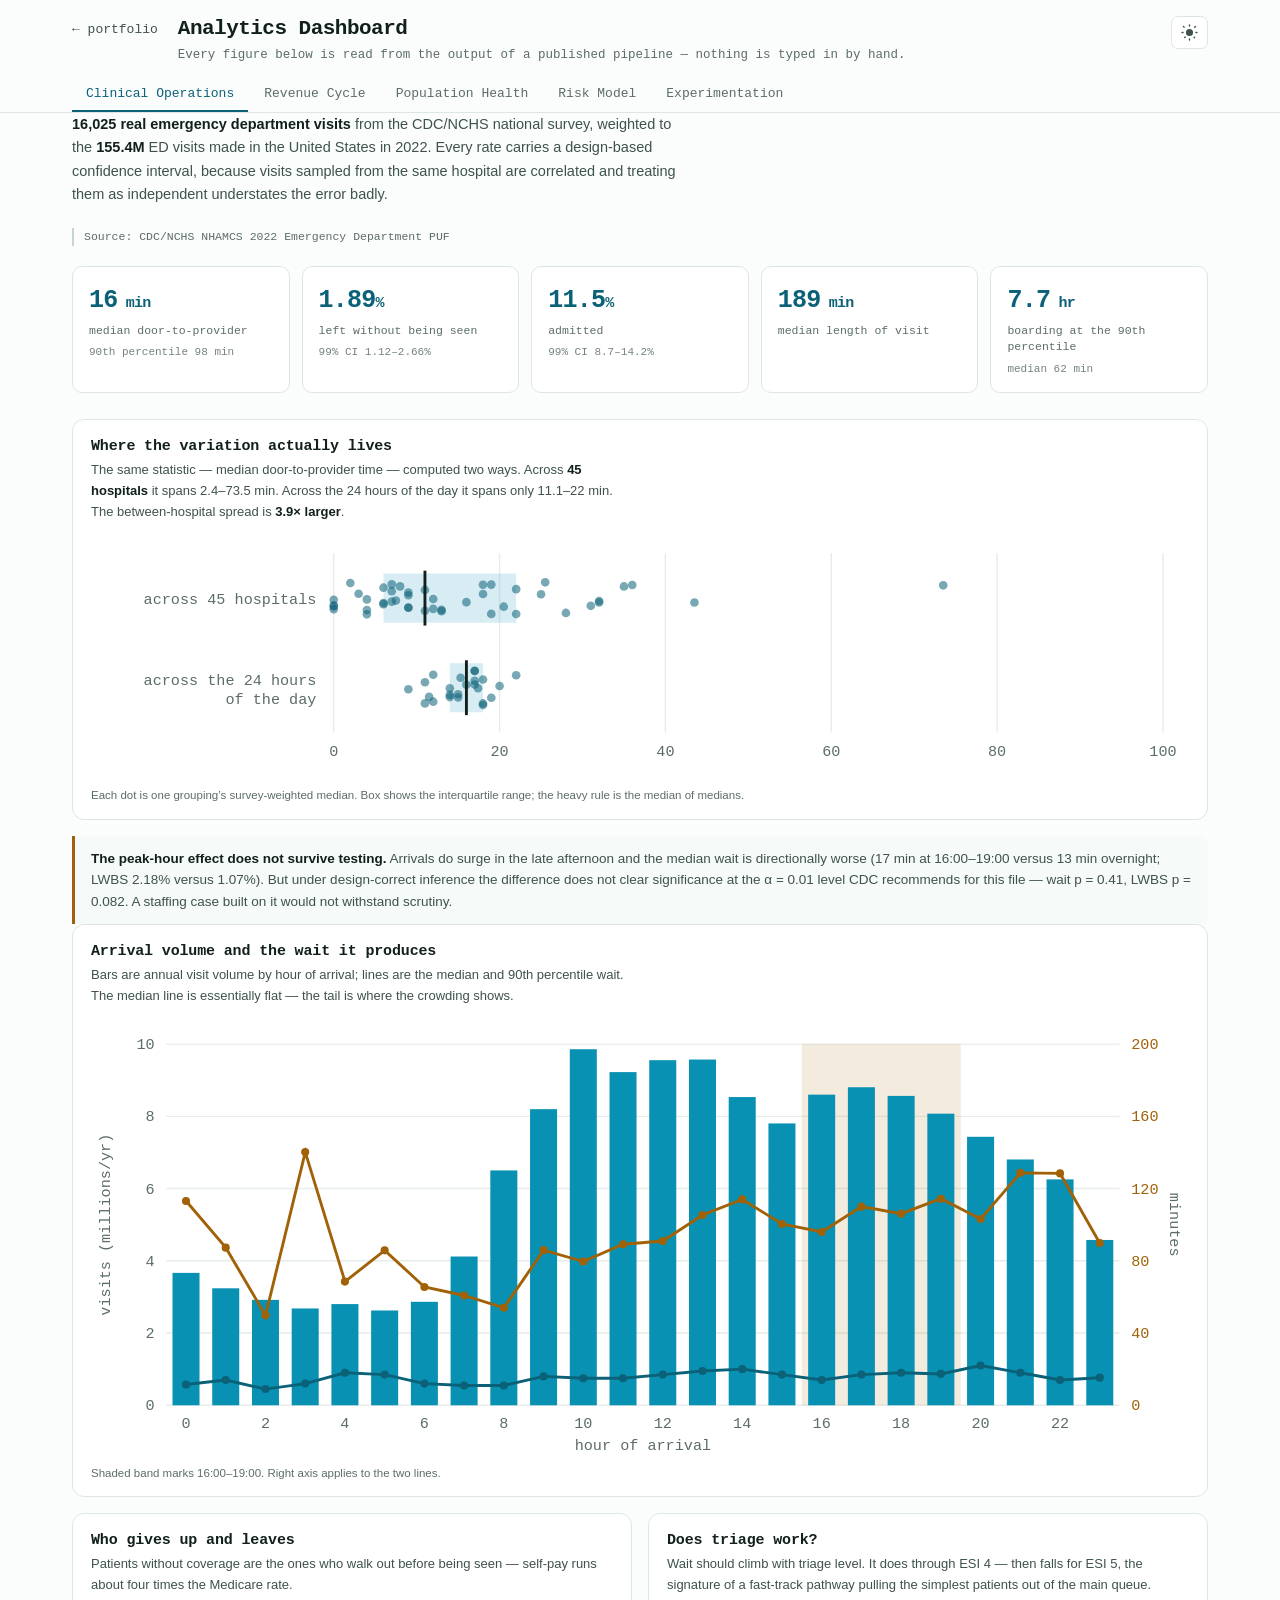
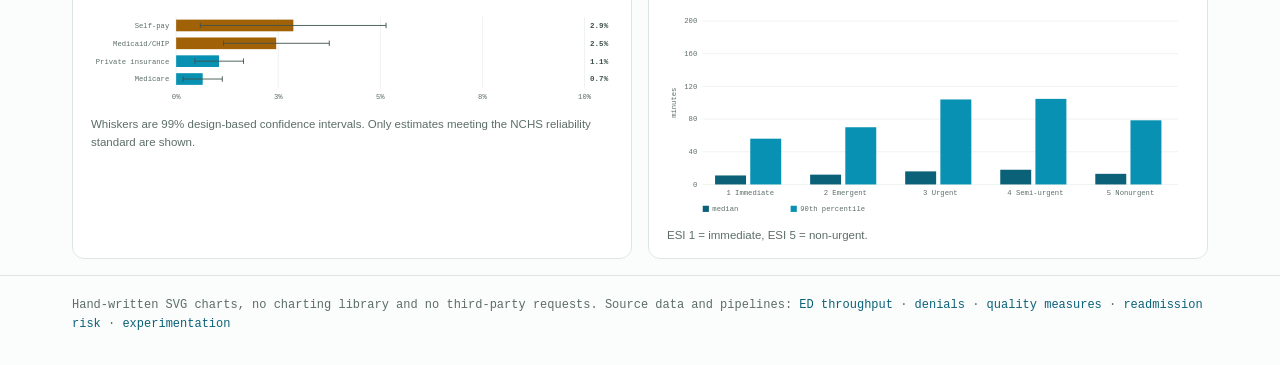
==== dashboard/index.html @ b9f756f8 "Add a live analytics dashboard built from the five projects' outputs Both resumes lead with Tableau " ====
<!DOCTYPE html>
<html lang="en" data-theme="dark">
<head>
<meta charset="utf-8">
<meta name="viewport" content="width=device-width, initial-scale=1">
<title>Analytics Dashboard — Pavan Dharma Adapa</title>
<meta name="description" content="Interactive analytics dashboard built from five open-source projects on real CDC and CMS data: ED throughput, claims denials, clinical quality measures, readmission risk, and experiment methodology.">

<meta property="og:type" content="website">
<meta property="og:title" content="Analytics Dashboard — Pavan Dharma Adapa">
<meta property="og:description" content="Every figure rendered here is read from the output of a published pipeline. 16,025 survey-weighted ED visits, 126.9M denied claims, 13,810-patient EHR.">
<meta property="og:url" content="https://adapapavandharma.github.io/dashboard/">
<meta property="og:image" content="https://adapapavandharma.github.io/assets/og.png">
<meta name="twitter:card" content="summary_large_image">
<meta name="theme-color" content="#0a0e0d" media="(prefers-color-scheme: dark)">
<meta name="theme-color" content="#fbfdfc" media="(prefers-color-scheme: light)">

<link rel="icon" href="data:image/svg+xml,%3Csvg xmlns='http://www.w3.org/2000/svg' viewBox='0 0 32 32'%3E%3Crect width='32' height='32' rx='7' fill='%230a0e0d'/%3E%3Ctext x='16' y='22' font-family='monospace' font-size='17' font-weight='700' fill='%2322d3ee' text-anchor='middle'%3E&gt;_%3C/text%3E%3C/svg%3E">
<link rel="stylesheet" href="dash.css">
</head>
<body>
<a class="skip" href="#main">Skip to content</a>

<header class="topbar">
  <div class="wrap topbar-in">
    <a class="back" href="../">
      <span aria-hidden="true">←</span> portfolio
    </a>
    <div class="title-block">
      <h1>Analytics Dashboard</h1>
      <p class="sub">Every figure below is read from the output of a published pipeline &mdash;
        nothing is typed in by hand.</p>
    </div>
    <button class="icon-btn" id="theme-toggle" aria-label="Switch theme" title="Toggle theme">
      <svg class="i-moon" viewBox="0 0 24 24" width="17" height="17" aria-hidden="true"><path fill="currentColor" d="M21 12.8A9 9 0 1 1 11.2 3a7 7 0 0 0 9.8 9.8Z"/></svg>
      <svg class="i-sun" viewBox="0 0 24 24" width="17" height="17" aria-hidden="true"><path fill="currentColor" d="M12 17a5 5 0 1 1 0-10 5 5 0 0 1 0 10Zm0-13.2a1 1 0 0 1-1-1V1.5a1 1 0 1 1 2 0v1.3a1 1 0 0 1-1 1Zm0 19.7a1 1 0 0 1-1-1v-1.3a1 1 0 1 1 2 0v1.3a1 1 0 0 1-1 1ZM22.5 13h-1.3a1 1 0 1 1 0-2h1.3a1 1 0 1 1 0 2Zm-19.7 0H1.5a1 1 0 1 1 0-2h1.3a1 1 0 1 1 0 2Zm16.4-7.3a1 1 0 0 1-.7-1.7l.9-.9a1 1 0 1 1 1.4 1.4l-.9.9a1 1 0 0 1-.7.3ZM5.2 20.1a1 1 0 0 1-.7-1.7l.9-.9a1 1 0 0 1 1.4 1.4l-.9.9a1 1 0 0 1-.7.3Zm14 .3a1 1 0 0 1-.7-.3l-.9-.9a1 1 0 0 1 1.4-1.4l.9.9a1 1 0 0 1-.7 1.7ZM4.3 5.4a1 1 0 0 1-.7-.3l-.9-.9a1 1 0 0 1 1.4-1.4l.9.9a1 1 0 0 1-.7 1.7Z"/></svg>
    </button>
  </div>

  <nav class="tabs wrap" id="tabs" role="tablist" aria-label="Dashboard views">
    <button role="tab" data-view="ed"          aria-selected="true">Clinical Operations</button>
    <button role="tab" data-view="denials"     aria-selected="false">Revenue Cycle</button>
    <button role="tab" data-view="quality"     aria-selected="false">Population Health</button>
    <button role="tab" data-view="readmission" aria-selected="false">Risk Model</button>
    <button role="tab" data-view="experiments" aria-selected="false">Experimentation</button>
  </nav>
</header>

<main id="main" class="wrap">
  <div id="loading" class="loading">loading data&hellip;</div>
  <div id="view" hidden></div>
</main>

<footer class="foot">
  <div class="wrap">
    <p>Hand-written SVG charts, no charting library and no third-party requests.
      Source data and pipelines:
      <a href="https://github.com/adapapavandharma/ed-throughput-analytics" target="_blank" rel="noopener">ED throughput</a> ·
      <a href="https://github.com/adapapavandharma/denials-analytics" target="_blank" rel="noopener">denials</a> ·
      <a href="https://github.com/adapapavandharma/clinical-quality-measures" target="_blank" rel="noopener">quality measures</a> ·
      <a href="https://github.com/adapapavandharma/readmission-risk" target="_blank" rel="noopener">readmission risk</a> ·
      <a href="https://github.com/adapapavandharma/experimentation-toolkit" target="_blank" rel="noopener">experimentation</a>
    </p>
  </div>
</footer>

<script type="module" src="dash.js"></script>
</body>
</html>
---- dashboard/dash.css ----
/* ============================================================
   Analytics dashboard — shares the portfolio's design tokens so it reads as
   the same site, with a cyan accent because every view is clinical or
   financial rather than personal.
   ============================================================ */

:root {
  --mono: ui-monospace, SFMono-Regular, "SF Mono", Menlo, Consolas, "Liberation Mono", monospace;
  --sans: -apple-system, BlinkMacSystemFont, "Segoe UI", Roboto, Helvetica, Arial, sans-serif;
  --max: 1180px;
  --t: 160ms cubic-bezier(.4, 0, .2, 1);
}

:root[data-theme="dark"] {
  --bg: #0a0e0d; --bg-2: #0e1413; --surface: #111817; --surface-2: #151d1b;
  --border: #1f2a28; --border-2: #2a3835;
  --text: #dce5e1; --text-2: #a3b1ac; --muted: #7a8a85;
  --accent: #22d3ee; --accent-2: #4ade80; --warn: #fbbf24; --bad: #f87171;
  --grid: #1c2624; --shadow: 0 1px 2px rgba(0,0,0,.4), 0 8px 24px rgba(0,0,0,.28);
  --c0: #22d3ee; --c1: #7dd3fc; --c2: #a5b4fc; --c3: #fbbf24; --c4: #94a3b8; --c5: #475569;
}

:root[data-theme="light"] {
  --bg: #fbfdfc; --bg-2: #f3f7f5; --surface: #ffffff; --surface-2: #f6faf8;
  --border: #dde6e2; --border-2: #c6d4ce;
  --text: #12201c; --text-2: #3f524c; --muted: #5c6d67;
  --accent: #0b6178; --accent-2: #146c33; --warn: #a16207; --bad: #b91c1c;
  --grid: #e6ede9; --shadow: 0 1px 2px rgba(16,40,34,.05), 0 8px 22px rgba(16,40,34,.07);
  --c0: #0b6178; --c1: #0891b2; --c2: #6366f1; --c3: #a16207; --c4: #64748b; --c5: #cbd5e1;
}

* { box-sizing: border-box; }

body {
  margin: 0; background: var(--bg); color: var(--text);
  font-family: var(--mono); font-size: 14px; line-height: 1.6;
  -webkit-font-smoothing: antialiased;
}

h1, h2, h3 { margin: 0; line-height: 1.25; font-weight: 650; letter-spacing: -.01em; }
a { color: var(--accent); text-decoration: none; }
a:hover { text-decoration: underline; text-underline-offset: 3px; }
:focus-visible { outline: 2px solid var(--accent); outline-offset: 3px; border-radius: 4px; }

.wrap { max-width: var(--max); margin: 0 auto; padding: 0 22px; }
.skip { position: absolute; left: -9999px; }
.skip:focus {
  position: fixed; left: 12px; top: 12px; z-index: 100;
  background: var(--accent); color: var(--bg); padding: 10px 16px; border-radius: 8px;
}

/* ---------- header ---------- */
.topbar {
  position: sticky; top: 0; z-index: 40;
  background: color-mix(in srgb, var(--bg) 88%, transparent);
  backdrop-filter: saturate(150%) blur(12px);
  -webkit-backdrop-filter: saturate(150%) blur(12px);
  border-bottom: 1px solid var(--border);
}
.topbar-in { display: flex; align-items: flex-start; gap: 20px; padding-top: 16px; padding-bottom: 12px; }
.back { font-size: 13px; color: var(--text-2); padding-top: 4px; white-space: nowrap; }
.back:hover { color: var(--accent); text-decoration: none; }
.title-block { flex: 1; min-width: 0; }
.title-block h1 { font-size: 21px; letter-spacing: -.025em; }
.sub { margin: 3px 0 0; font-size: 12.5px; color: var(--muted); }

.icon-btn {
  background: var(--surface); border: 1px solid var(--border); color: var(--text-2);
  border-radius: 7px; padding: 7px 9px; cursor: pointer; display: grid; place-items: center;
  transition: color var(--t), border-color var(--t);
}
.icon-btn:hover { color: var(--accent); border-color: var(--accent); }
:root[data-theme="dark"] .i-sun { display: none; }
:root[data-theme="light"] .i-moon { display: none; }

/* ---------- tabs ---------- */
.tabs { display: flex; gap: 2px; overflow-x: auto; scrollbar-width: none; }
.tabs::-webkit-scrollbar { display: none; }
.tabs button {
  font-family: var(--mono); font-size: 13px; white-space: nowrap;
  background: transparent; border: 0; border-bottom: 2px solid transparent;
  color: var(--muted); padding: 9px 14px; cursor: pointer;
  transition: color var(--t), border-color var(--t);
}
.tabs button:hover { color: var(--text); }
.tabs button[aria-selected="true"] { color: var(--accent); border-bottom-color: var(--accent); }

/* ---------- layout ---------- */
main { padding: 26px 0 60px; }
.loading { color: var(--muted); padding: 60px 0; text-align: center; }

.view-intro {
  font-family: var(--sans); font-size: 14.5px; color: var(--text-2);
  max-width: 76ch; margin: 0 0 22px;
}
.view-intro b { color: var(--text); font-weight: 650; }
.source {
  font-size: 11.5px; color: var(--muted); margin: 0 0 20px;
  padding-left: 10px; border-left: 2px solid var(--border-2);
}

/* KPI cards */
.kpis {
  display: grid; grid-template-columns: repeat(auto-fit, minmax(168px, 1fr));
  gap: 12px; margin-bottom: 26px;
}
.kpi {
  background: var(--surface); border: 1px solid var(--border);
  border-radius: 10px; padding: 14px 16px;
}
.kpi .k-val { font-size: 25px; font-weight: 700; letter-spacing: -.03em; color: var(--accent); }
.kpi .k-val .unit { font-size: 15px; font-weight: 650; }
.kpi .k-lab { font-size: 11.5px; color: var(--muted); margin-top: 2px; line-height: 1.4; }
.kpi .k-sub { font-size: 11px; color: var(--muted); margin-top: 5px; opacity: .85; }

/* chart cards */
.grid2 { display: grid; grid-template-columns: repeat(auto-fit, minmax(430px, 1fr)); gap: 16px; }
.card {
  background: var(--surface); border: 1px solid var(--border);
  border-radius: 12px; padding: 18px 18px 14px; margin-bottom: 16px;
  min-width: 0;
}
.card h3 { font-size: 15px; margin-bottom: 3px; }
.card .note {
  font-family: var(--sans); font-size: 13px; color: var(--text-2);
  margin: 0 0 14px; max-width: 74ch;
}
.card .note b { color: var(--text); }
.card .foot-note {
  font-size: 11.5px; color: var(--muted); margin: 10px 0 0;
  font-family: var(--sans);
}

.chart { width: 100%; height: auto; display: block; overflow: visible; }

/* chart primitives */
.grid { stroke: var(--grid); stroke-width: 1; }
.tick { fill: var(--muted); font-family: var(--mono); font-size: 10.5px; }
.tick.right { fill: var(--c3); }
.axis-label { fill: var(--muted); font-family: var(--mono); font-size: 10.5px; }
.val { fill: var(--text-2); font-family: var(--mono); font-size: 11px; font-weight: 600; }
.drop { fill: var(--muted); font-family: var(--mono); font-size: 10.5px; }

.bar { fill: var(--c1); }
.bar.c0 { fill: var(--c0); } .bar.c1 { fill: var(--c1); }
.bar.c2 { fill: var(--c2); } .bar.c3 { fill: var(--c3); }
.bar.good { fill: var(--accent-2); } .bar.bad { fill: var(--bad); }
.bar.warn { fill: var(--warn); } .bar.dim { fill: var(--c5); }
.bar:hover { filter: brightness(1.15); }

.line { stroke-width: 2; fill: none; }
.line.s0 { stroke: var(--c0); } .line.s1 { stroke: var(--c3); }
.line.s2 { stroke: var(--c2); } .line.s3 { stroke: var(--c4); }
.dot.s0 { fill: var(--c0); } .dot.s1 { fill: var(--c3); }
.dot.s2 { fill: var(--c2); } .dot.s3 { fill: var(--c4); }
.ref { stroke: var(--muted); stroke-width: 1.4; stroke-dasharray: 4 4; }
.band { fill: var(--warn); opacity: .13; }

.seg { stroke: var(--surface); stroke-width: 1.2; }
.seg.k0 { fill: var(--c3); } .seg.k1 { fill: var(--c0); } .seg.k2 { fill: var(--c1); }
.seg.k3 { fill: var(--c2); } .seg.k4 { fill: var(--c4); } .seg.k5 { fill: var(--c5); }
.seg-label { fill: #06222b; font-family: var(--mono); font-size: 10px; font-weight: 700; }
:root[data-theme="light"] .seg-label { fill: #fff; }

.funnel { fill: var(--c0); }
.funnel.f1 { fill: var(--c1); } .funnel.f2 { fill: var(--c3); } .funnel.f3 { fill: var(--accent-2); }

.iqr { fill: var(--c1); opacity: .16; }
.pt { fill: var(--c0); opacity: .55; }
.pt:hover { opacity: 1; }
.median { stroke: var(--text); stroke-width: 2; }
.whisker { stroke: var(--text-2); stroke-width: 1.3; }

/* tables */
table { width: 100%; border-collapse: collapse; font-size: 12.5px; }
th, td { text-align: right; padding: 7px 9px; border-bottom: 1px solid var(--border); }
th:first-child, td:first-child { text-align: left; }
th { color: var(--muted); font-weight: 600; font-size: 11px; text-transform: uppercase; letter-spacing: .06em; }
tbody tr:hover { background: var(--surface-2); }
td b { color: var(--accent); }
.tbl-wrap { overflow-x: auto; }

/* callouts */
.callout {
  border-left: 3px solid var(--accent); background: var(--surface-2);
  padding: 12px 16px; border-radius: 0 8px 8px 0; margin: 14px 0 0;
  font-family: var(--sans); font-size: 13.5px; color: var(--text-2);
}
.callout b { color: var(--text); }
.callout.warn { border-left-color: var(--warn); }

.pill {
  display: inline-block; font-size: 10.5px; letter-spacing: .07em; text-transform: uppercase;
  border: 1px solid var(--border-2); border-radius: 5px; padding: 1px 7px;
  color: var(--muted); margin-left: 8px; vertical-align: 2px;
}
.pill.good { color: var(--accent-2); border-color: var(--accent-2); }
.pill.bad { color: var(--bad); border-color: var(--bad); }

/* tooltip */
.chart-tip {
  position: fixed; z-index: 200; display: none; pointer-events: none;
  background: var(--surface); border: 1px solid var(--border-2); border-radius: 7px;
  padding: 7px 11px; font-family: var(--mono); font-size: 12px; color: var(--text);
  box-shadow: var(--shadow); max-width: 260px; line-height: 1.5;
}
.chart-tip b { color: var(--accent); }

/* footer */
.foot { border-top: 1px solid var(--border); padding: 20px 0 30px; }
.foot p { margin: 0; font-size: 12px; color: var(--muted); }

@media (max-width: 720px) {
  .grid2 { grid-template-columns: 1fr; }
  .topbar-in { flex-wrap: wrap; gap: 10px; }
  .title-block h1 { font-size: 18px; }
  .card { padding: 14px 13px 11px; }
}

/* value label placed inside a bar when there is no room outside it */
.val.inside { fill: #04222b; font-weight: 700; }
:root[data-theme="light"] .val.inside { fill: #fff; }
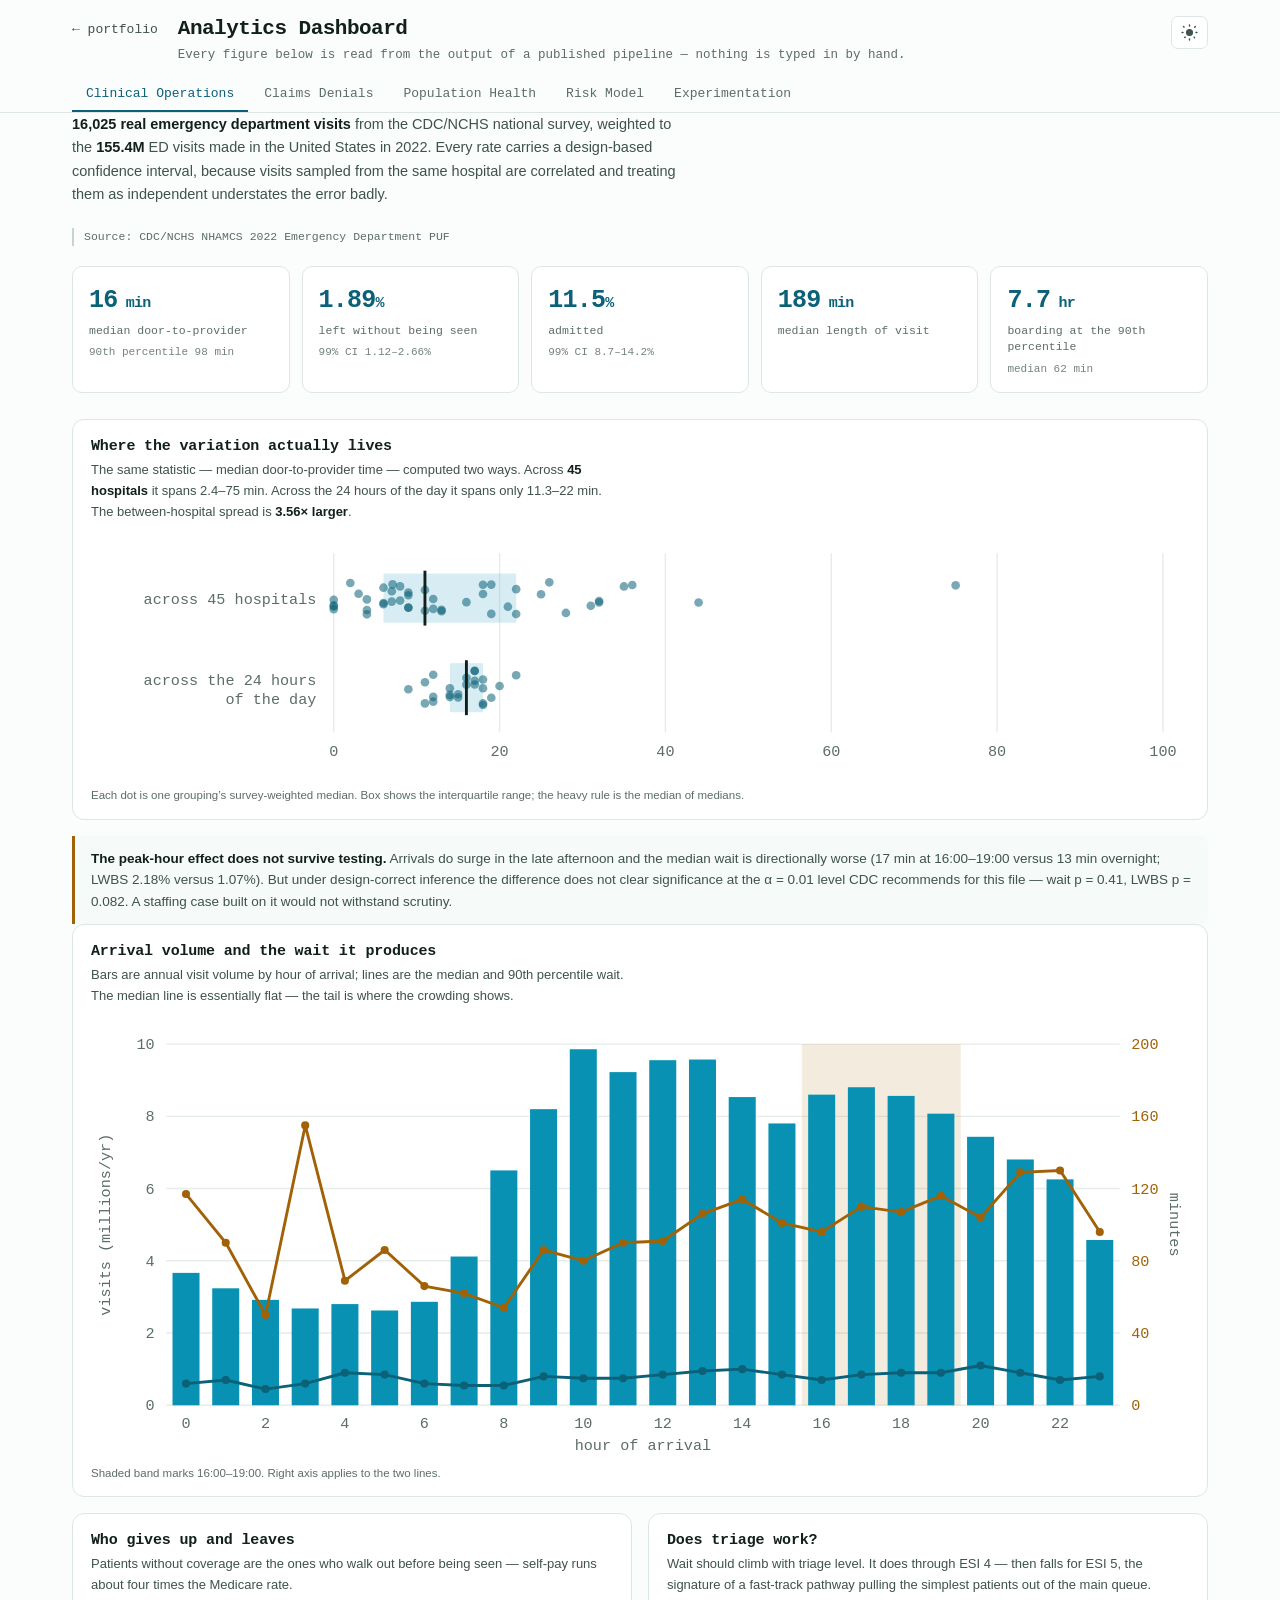
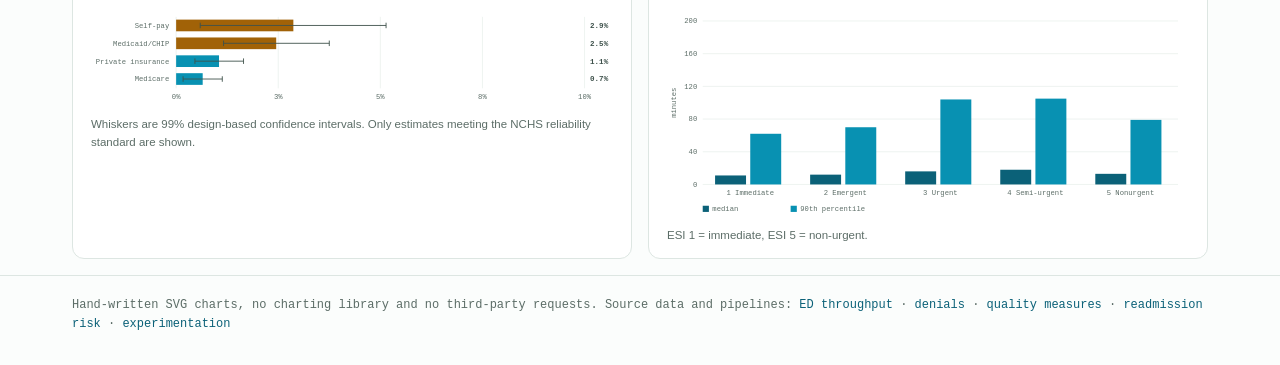
==== commit 96f51889: "Match the site to the rebuilt resumes 36 merged pull requests; public analyses rather than published" ====
--- a/dashboard/index.html
+++ b/dashboard/index.html
@@ -3,6 +3,11 @@
 <head>
 <meta charset="utf-8">
 <meta name="viewport" content="width=device-width, initial-scale=1">
+<!-- Search engines welcome; AI training crawlers opted out. Compliance is
+     voluntary and these tags bind no one who chooses to ignore them. -->
+<meta name="robots" content="index, follow, max-image-preview:large">
+<meta name="robots" content="noai, noimageai">
+<meta name="ai-content-declaration" content="no-training">
 <title>Analytics Dashboard — Pavan Dharma Adapa</title>
 <meta name="description" content="Interactive analytics dashboard built from five open-source projects on real CDC and CMS data: ED throughput, claims denials, clinical quality measures, readmission risk, and experiment methodology.">
 
@@ -10,7 +15,7 @@
 <meta property="og:title" content="Analytics Dashboard — Pavan Dharma Adapa">
 <meta property="og:description" content="Every figure rendered here is read from the output of a published pipeline. 16,025 survey-weighted ED visits, 126.9M denied claims, 13,810-patient EHR.">
 <meta property="og:url" content="https://adapapavandharma.github.io/dashboard/">
-<meta property="og:image" content="https://adapapavandharma.github.io/assets/og.png">
+<meta property="og:image" content="https://adapapavandharma.github.io/assets/og.jpg">
 <meta name="twitter:card" content="summary_large_image">
 <meta name="theme-color" content="#0a0e0d" media="(prefers-color-scheme: dark)">
 <meta name="theme-color" content="#fbfdfc" media="(prefers-color-scheme: light)">
@@ -39,7 +44,7 @@
 
   <nav class="tabs wrap" id="tabs" role="tablist" aria-label="Dashboard views">
     <button role="tab" data-view="ed"          aria-selected="true">Clinical Operations</button>
-    <button role="tab" data-view="denials"     aria-selected="false">Revenue Cycle</button>
+    <button role="tab" data-view="denials"     aria-selected="false">Claims Denials</button>
     <button role="tab" data-view="quality"     aria-selected="false">Population Health</button>
     <button role="tab" data-view="readmission" aria-selected="false">Risk Model</button>
     <button role="tab" data-view="experiments" aria-selected="false">Experimentation</button>
